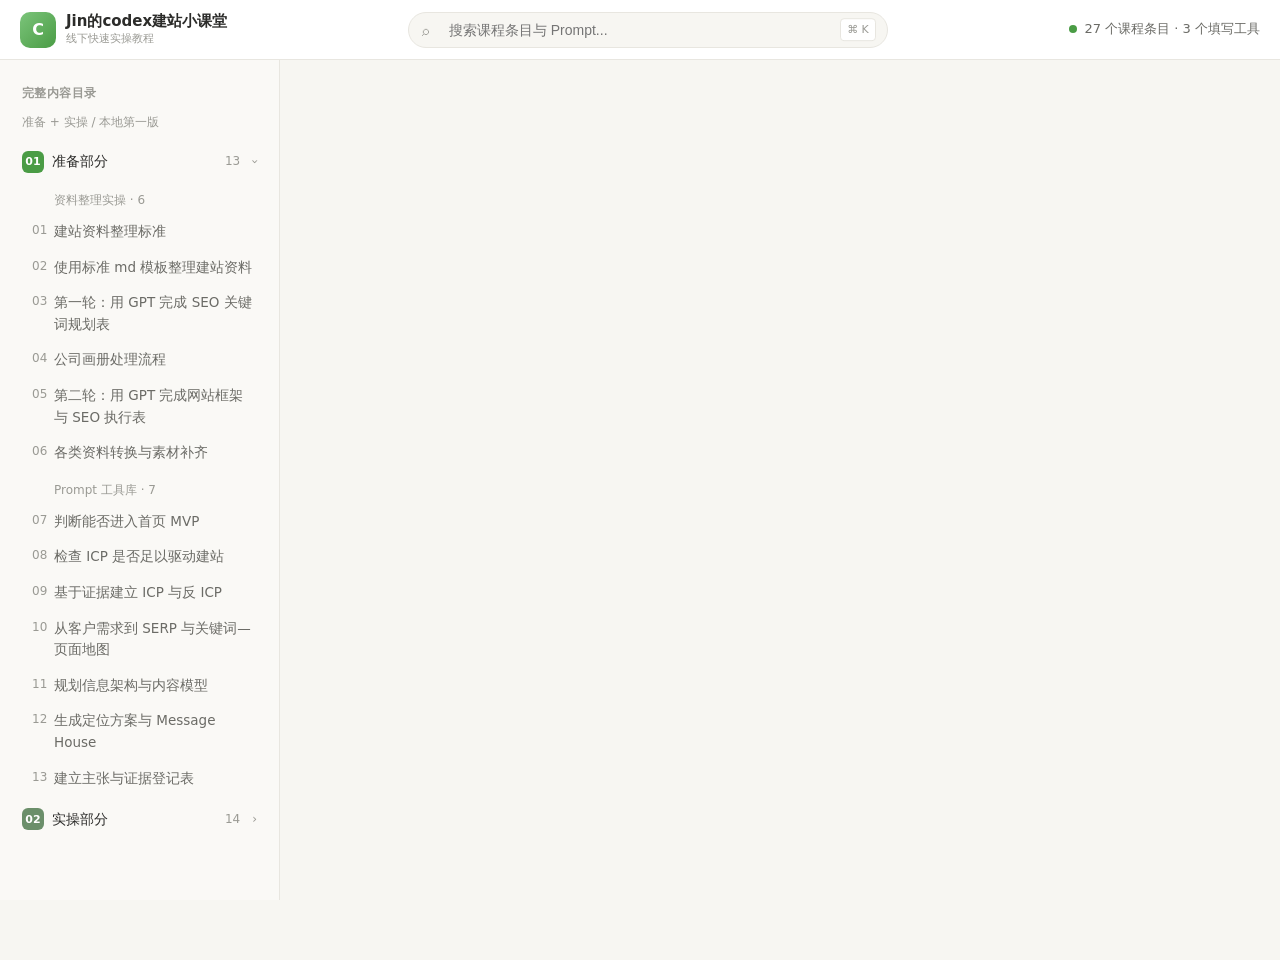
==== page-a.html @ cc85981b "Add page-a.html (27-nav sidebar, full forms, 8 templates)" ====
<!DOCTYPE html>
<html lang="zh-CN">
<head>
<meta charset="UTF-8" />
<meta name="viewport" content="width=device-width, initial-scale=1.0" />
<title>Jin的codex建站小课堂</title>
<meta name="description" content="Jin 的 Codex 建站线下快速实操教程，包含准备资料、可填写工具、Prompt 与完整建站流程。" />
<link rel="stylesheet" href="css/styles.css" />
<link rel="icon" href="data:image/svg+xml,<svg xmlns='http://www.w3.org/2000/svg' viewBox='0 0 100 100'><rect width='100' height='100' rx='22' fill='%234a9c45'/><text x='50' y='68' font-size='52' text-anchor='middle' fill='white' font-family='system-ui' font-weight='700'>C</text></svg>" />
</head>
<body>
<header class="header">
  <button class="menu-toggle" id="menuToggle" aria-label="菜单">☰</button>
  <a href="#" class="header-logo" data-page="home">
    <div class="logo-icon">C</div>
    <div class="logo-text">
      <span class="logo-title">Jin的codex建站小课堂</span>
      <span class="logo-sub">线下快速实操教程</span>
    </div>
  </a>
  <div class="header-search">
    <span class="search-icon">⌕</span>
    <input type="text" id="searchInput" placeholder="搜索课程条目与 Prompt..." readonly />
    <kbd class="kbd">⌘ K</kbd>
  </div>
  <div class="header-meta">
    <span class="dot"></span>
    <span>27 个课程条目 · 3 个填写工具</span>
  </div>
</header>
<div class="layout">
<aside class="sidebar" id="sidebar">
  <div class="sidebar-section-title">完整内容目录</div>
  <div class="path-note" style="font-size:12px;color:var(--text-muted);padding:4px 10px 10px;">准备 + 实操 / 本地第一版</div>
  <ul class="sidebar-nav">
    <li class="nav-group open" data-group="prep">
      <div class="nav-group-header">
        <span class="badge">01</span>
        <span>准备部分</span>
        <span class="count">13</span>
        <span class="chevron">›</span>
      </div>
      <ul class="nav-group-items">
        <li class="nav-subgroup-title">资料整理实操 · 6</li>
        <li><a class="nav-item" data-page="prep-01" href="#"><span class="num">01</span>建站资料整理标准</a></li>
        <li><a class="nav-item" data-page="prep-02" href="#"><span class="num">02</span>使用标准 md 模板整理建站资料</a></li>
        <li><a class="nav-item" data-page="prep-03" href="#"><span class="num">03</span>第一轮：用 GPT 完成 SEO 关键词规划表</a></li>
        <li><a class="nav-item" data-page="prep-04" href="#"><span class="num">04</span>公司画册处理流程</a></li>
        <li><a class="nav-item" data-page="prep-05" href="#"><span class="num">05</span>第二轮：用 GPT 完成网站框架与 SEO 执行表</a></li>
        <li><a class="nav-item" data-page="prep-06" href="#"><span class="num">06</span>各类资料转换与素材补齐</a></li>
        <li class="nav-subgroup-title">Prompt 工具库 · 7</li>
        <li><a class="nav-item" data-page="prep-07" href="#"><span class="num">07</span>判断能否进入首页 MVP</a></li>
        <li><a class="nav-item" data-page="prep-08" href="#"><span class="num">08</span>检查 ICP 是否足以驱动建站</a></li>
        <li><a class="nav-item" data-page="prep-09" href="#"><span class="num">09</span>基于证据建立 ICP 与反 ICP</a></li>
        <li><a class="nav-item" data-page="prep-10" href="#"><span class="num">10</span>从客户需求到 SERP 与关键词—页面地图</a></li>
        <li><a class="nav-item" data-page="prep-11" href="#"><span class="num">11</span>规划信息架构与内容模型</a></li>
        <li><a class="nav-item" data-page="prep-12" href="#"><span class="num">12</span>生成定位方案与 Message House</a></li>
        <li><a class="nav-item" data-page="prep-13" href="#"><span class="num">13</span>建立主张与证据登记表</a></li>
      </ul>
    </li>
    <li class="nav-group" data-group="practice">
      <div class="nav-group-header">
        <span class="badge" style="background:#6b8f6a">02</span>
        <span>实操部分</span>
        <span class="count">14</span>
        <span class="chevron">›</span>
      </div>
      <ul class="nav-group-items">
        <li class="nav-subgroup-title">架构与体验基础 · 3</li>
        <li><a class="nav-item" data-page="prac-01" href="#"><span class="num">01</span>开工资料确认</a></li>
        <li><a class="nav-item" data-page="prac-02" href="#"><span class="num">02</span>网站架构规划</a></li>
        <li><a class="nav-item" data-page="prac-03" href="#"><span class="num">03</span>视觉与体验定稿</a></li>
        <li class="nav-subgroup-title">页面实操流程 · 9</li>
        <li><a class="nav-item" data-page="prac-04" href="#"><span class="num">04</span>首页 MVP</a></li>
        <li><a class="nav-item" data-page="prac-05" href="#"><span class="num">05</span>全站导航与超级菜单</a></li>
        <li><a class="nav-item" data-page="prac-06" href="#"><span class="num">06</span>关于我们与信任内容</a></li>
        <li><a class="nav-item" data-page="prac-07" href="#"><span class="num">07</span>产品体系与产品单页</a></li>
        <li><a class="nav-item" data-page="prac-08" href="#"><span class="num">08</span>联系页面与询盘表单</a></li>
        <li><a class="nav-item" data-page="prac-09" href="#"><span class="num">09</span>应用场景页面</a></li>
        <li><a class="nav-item" data-page="prac-10" href="#"><span class="num">10</span>客户案例与项目页面</a></li>
        <li><a class="nav-item" data-page="prac-11" href="#"><span class="num">11</span>网站页面补齐</a></li>
        <li><a class="nav-item" data-page="prac-12" href="#"><span class="num">12</span>图片素材与功能完善</a></li>
        <li class="nav-subgroup-title">检查与本地交付 · 2</li>
        <li><a class="nav-item" data-page="prac-13" href="#"><span class="num">13</span>整站 SEO 与体验验收</a></li>
        <li><a class="nav-item" data-page="prac-14" href="#"><span class="num">14</span>修改、回档与本地交付</a></li>
      </ul>
    </li>
  </ul>
</aside>
<main class="main">
  <div class="content-panel" id="panel-home">
    <div class="breadcrumb">
      <a href="#" data-page="home">Jin的codex建站小课堂</a>
      <span>/</span><span>课前填写工作台</span>
    </div>
    <div class="section-tabs">
      <button class="section-tab active" data-section="prep">01 准备部分</button>
      <button class="section-tab" data-section="practice">02 实操部分</button>
    </div>
    <div class="card">
      <div class="card-header">
        <div>
          <div class="card-label">课前填写工作台</div>
          <h2 class="card-title">3 份空白资料表 · 填完导出新 Excel</h2>
          <p class="card-desc">不提供来源文件，也不保留任何原公司或已填数据；仅提供明确标注的虚拟示例，学员填写区保持空白。内容自动保存在当前浏览器。</p>
        </div>
        <div class="save-badge" id="saveStatus"><span class="dot"></span><span>已启用本地保存</span></div>
      </div>
      <div class="tool-cards">
        <div class="tool-card active" data-tool="info"><div class="num">01</div><h4>外贸独立站信息填写表</h4><p>课前完成公司、产品、页面、视觉、联系方式与素材资料整理。</p></div>
        <div class="tool-card" data-tool="seo"><div class="num">02</div><h4>SEO 关键词规划表</h4><p>从种子词、分组到关键词—页面映射。</p></div>
        <div class="tool-card" data-tool="framework"><div class="num">03</div><h4>网站框架与 SEO 执行表</h4><p>页面清单、Title/Description、导航与风险页。</p></div>
      </div>
<div class="form-area form-panel active" id="form-info">
  <div class="form-toolbar">
    <div class="form-toolbar-left"><h3>外贸独立站信息填写表</h3><div class="status">当前为空白表，可直接开始填写</div></div>
    <div class="form-toolbar-right">
      <button class="btn" id="btnCopyMd">复制为 Markdown</button>
      <button class="btn btn-primary" id="btnExportXlsx">XLSX 导出新 Excel</button>
      <button class="btn btn-danger" id="btnClear">清空</button>
    </div>
  </div>
  <div class="form-tabs" id="infoTabs">
    <button class="form-tab active" data-tab="company">01 公司基础信息</button>
    <button class="form-tab" data-tab="goals">02 网站目标</button>
    <button class="form-tab" data-tab="products">03 产品信息</button>
    <button class="form-tab" data-tab="homepage">04 首页模块</button>
    <button class="form-tab" data-tab="structure">05 页面结构</button>
    <button class="form-tab" data-tab="visual">06 视觉风格</button>
    <button class="form-tab" data-tab="contact">07 联系方式与表单</button>
    <button class="form-tab" data-tab="assets">08 AI 素材需求</button>
    <button class="form-tab" data-tab="upload">09 上传资料清单</button>
    <button class="form-tab" data-tab="codex">10 Codex 项目说明</button>
  </div>
  <div class="form-tab-panel active" data-tab-panel="company">
    <div class="form-section-title">公司基础信息</div>
    <div class="example-box"><strong>虚拟示例说明</strong> 统一使用虚构企业 Northstar；请在空白区填写自己的资料。</div>
    <div class="field-grid">
      <div class="field"><label class="field-label">公司英文名称 <span class="req">必填</span></label><input type="text" data-key="company_en" placeholder="Northstar Components Ltd." /></div>
      <div class="field"><label class="field-label">公司中文名称</label><input type="text" data-key="company_zh" placeholder="北辰零部件有限公司" /></div>
      <div class="field"><label class="field-label">品牌名称 <span class="req">必填</span></label><input type="text" data-key="brand" placeholder="Northstar" /></div>
      <div class="field"><label class="field-label">成立年份</label><input type="text" data-key="founded" placeholder="2012" /></div>
      <div class="field full"><label class="field-label">一句话公司定位</label><textarea data-key="tagline" rows="2"></textarea></div>
      <div class="field full"><label class="field-label">公司简介（可公开）</label><textarea data-key="about" rows="3"></textarea></div>
      <div class="field"><label class="field-label">总部 / 工厂位置</label><input type="text" data-key="hq" /></div>
      <div class="field"><label class="field-label">主要市场</label><input type="text" data-key="markets" placeholder="北美 / 欧洲" /></div>
    </div>
  </div>
  <div class="form-tab-panel" data-tab-panel="goals">
    <div class="form-section-title">网站目标</div>
    <div class="field-grid">
      <div class="field full"><label class="field-label">主转化事件 <span class="req">必填</span></label><input type="text" data-key="main_cta" /></div>
      <div class="field full"><label class="field-label">次要转化</label><input type="text" data-key="secondary_cta" /></div>
      <div class="field full"><label class="field-label">ICP 一句话 <span class="req">必填</span></label><textarea data-key="icp" rows="3"></textarea></div>
      <div class="field full"><label class="field-label">反 ICP</label><textarea data-key="anti_icp" rows="3"></textarea></div>
      <div class="field full"><label class="field-label">购买角色 / 委员会</label><textarea data-key="buyers" rows="2"></textarea></div>
      <div class="field full"><label class="field-label">触发事件</label><textarea data-key="triggers" rows="2"></textarea></div>
    </div>
  </div>
  <div class="form-tab-panel" data-tab-panel="products">
    <div class="form-section-title">产品信息</div>
    <div class="field-grid">
      <div class="field full"><label class="field-label">主推产品 / 系列 <span class="req">必填</span></label><textarea data-key="products" rows="4"></textarea></div>
      <div class="field full"><label class="field-label">核心卖点 / 差异化</label><textarea data-key="usps" rows="3"></textarea></div>
      <div class="field full"><label class="field-label">关键参数与认证（有证据）</label><textarea data-key="specs" rows="3"></textarea></div>
      <div class="field"><label class="field-label">是否有产品手册</label><input type="text" data-key="has_catalog" /></div>
      <div class="field"><label class="field-label">产品图是否齐全</label><input type="text" data-key="has_images" /></div>
    </div>
  </div>
  <div class="form-tab-panel" data-tab-panel="homepage">
    <div class="form-section-title">首页模块</div>
    <div class="field-grid">
      <div class="field full"><label class="field-label">Hero 主标题 <span class="req">必填</span></label><input type="text" data-key="hero_title" /></div>
      <div class="field full"><label class="field-label">Hero 副文案</label><textarea data-key="hero_sub" rows="2"></textarea></div>
      <div class="field"><label class="field-label">主 CTA 按钮文案</label><input type="text" data-key="hero_cta" /></div>
      <div class="field full"><label class="field-label">首页模块顺序</label><textarea data-key="home_modules" rows="2"></textarea></div>
      <div class="field full"><label class="field-label">首页禁止出现的内容</label><textarea data-key="home_forbid" rows="2"></textarea></div>
    </div>
  </div>
  <div class="form-tab-panel" data-tab-panel="structure">
    <div class="form-section-title">页面结构</div>
    <div class="field-grid">
      <div class="field full"><label class="field-label">页面清单（路径 + 名称） <span class="req">必填</span></label><textarea data-key="pages" rows="4"></textarea></div>
      <div class="field full"><label class="field-label">二期页面</label><textarea data-key="pages_future" rows="2"></textarea></div>
      <div class="field full"><label class="field-label">导航备注</label><textarea data-key="nav_notes" rows="2"></textarea></div>
    </div>
  </div>
  <div class="form-tab-panel" data-tab-panel="visual">
    <div class="form-section-title">视觉风格</div>
    <div class="field-grid">
      <div class="field"><label class="field-label">主色</label><input type="text" data-key="color_primary" placeholder="#0B3D2E" /></div>
      <div class="field"><label class="field-label">强调色</label><input type="text" data-key="color_accent" /></div>
      <div class="field"><label class="field-label">风格关键词</label><input type="text" data-key="style_keywords" /></div>
      <div class="field"><label class="field-label">避免风格</label><input type="text" data-key="style_avoid" /></div>
      <div class="field full"><label class="field-label">参考网站（仅学结构）</label><textarea data-key="ref_sites" rows="2"></textarea></div>
    </div>
  </div>
  <div class="form-tab-panel" data-tab-panel="contact">
    <div class="form-section-title">联系方式与表单</div>
    <div class="field-grid">
      <div class="field"><label class="field-label">邮箱 <span class="req">必填</span></label><input type="text" data-key="email" /></div>
      <div class="field"><label class="field-label">电话 / WhatsApp</label><input type="text" data-key="phone" /></div>
      <div class="field full"><label class="field-label">地址</label><input type="text" data-key="address" /></div>
      <div class="field full"><label class="field-label">表单字段</label><textarea data-key="form_fields" rows="2"></textarea></div>
      <div class="field"><label class="field-label">表单提交方式</label><input type="text" data-key="form_action" /></div>
    </div>
  </div>
  <div class="form-tab-panel" data-tab-panel="assets">
    <div class="form-section-title">AI 素材需求</div>
    <div class="field-grid">
      <div class="field full"><label class="field-label">需生成/拍摄的图片</label><textarea data-key="ai_images" rows="3"></textarea></div>
      <div class="field full"><label class="field-label">禁止使用的素材</label><textarea data-key="ai_forbid" rows="2"></textarea></div>
    </div>
  </div>
  <div class="form-tab-panel" data-tab-panel="upload">
    <div class="form-section-title">上传资料清单</div>
    <div class="field-grid">
      <div class="field full"><label class="field-label">已提供资料</label><textarea data-key="upload_list" rows="3"></textarea></div>
      <div class="field full"><label class="field-label">仍缺失资料</label><textarea data-key="missing_list" rows="3"></textarea></div>
    </div>
  </div>
  <div class="form-tab-panel" data-tab-panel="codex">
    <div class="form-section-title">Codex 项目说明</div>
    <div class="field-grid">
      <div class="field full"><label class="field-label">本轮目标 <span class="req">必填</span></label><textarea data-key="codex_goal" rows="2"></textarea></div>
      <div class="field full"><label class="field-label">范围与不做事项</label><textarea data-key="codex_scope" rows="2"></textarea></div>
      <div class="field full"><label class="field-label">交付物</label><textarea data-key="codex_deliverables" rows="2"></textarea></div>
      <div class="field full"><label class="field-label">验收标准</label><textarea data-key="codex_accept" rows="2"></textarea></div>
    </div>
  </div>
</div>
<div class="form-area form-panel" id="form-seo">
  <div class="form-toolbar">
    <div class="form-toolbar-left"><h3>SEO 关键词规划表</h3></div>
    <div class="form-toolbar-right">
      <button class="btn" data-action="copy-seo">复制 Markdown</button>
      <button class="btn btn-primary" data-action="export-seo">导出 Excel</button>
      <button class="btn btn-danger" data-action="clear-seo">清空</button>
    </div>
  </div>
  <div class="field-grid">
    <div class="field full"><label class="field-label">种子关键词</label><textarea data-key="seo_seeds" rows="4"></textarea></div>
    <div class="field full"><label class="field-label">主题分组</label><textarea data-key="seo_groups" rows="3"></textarea></div>
    <div class="field full"><label class="field-label">页面映射</label><textarea data-key="seo_mapping" rows="4"></textarea></div>
    <div class="field full"><label class="field-label">竞品 / SERP 笔记</label><textarea data-key="seo_competitors" rows="3"></textarea></div>
    <div class="field full"><label class="field-label">备注</label><textarea data-key="seo_notes" rows="2"></textarea></div>
  </div>
</div>
<div class="form-area form-panel" id="form-framework">
  <div class="form-toolbar">
    <div class="form-toolbar-left"><h3>网站框架与 SEO 执行表</h3></div>
    <div class="form-toolbar-right">
      <button class="btn" data-action="copy-fw">复制 Markdown</button>
      <button class="btn btn-primary" data-action="export-fw">导出 Excel</button>
      <button class="btn btn-danger" data-action="clear-fw">清空</button>
    </div>
  </div>
  <div class="field-grid">
    <div class="field full"><label class="field-label">页面清单</label><textarea data-key="fw_pages" rows="4"></textarea></div>
    <div class="field full"><label class="field-label">Title / Description 草稿</label><textarea data-key="fw_meta" rows="4"></textarea></div>
    <div class="field full"><label class="field-label">导航结构</label><textarea data-key="fw_nav" rows="3"></textarea></div>
    <div class="field full"><label class="field-label">风险页 / 需证据页</label><textarea data-key="fw_risks" rows="2"></textarea></div>
  </div>
</div>
    </div>
<div class="card">
  <div class="card-label">学员资料</div>
  <h2 class="card-title" style="font-size:18px;">8 个 Markdown 模板</h2>
  <p style="margin:8px 0 12px;"><a class="btn btn-primary" href="templates/Codex建站资料模板.zip" download>ZIP 下载全部</a></p>
  <div class="template-grid">
    <a class="template-item" href="templates/00-先看这个-资料逻辑.md" download><span class="t-num">01</span><div><h4>资料包逻辑</h4><p>三个使用阶段</p></div></a>
    <a class="template-item" href="templates/01-首页MVP必填.md" download><span class="t-num">02</span><div><h4>首页 MVP 必填</h4><p>核心信息</p></div></a>
    <a class="template-item" href="templates/02-禁写规则必填.md" download><span class="t-num">03</span><div><h4>禁写规则必填</h4><p>防止乱写乱猜</p></div></a>
    <a class="template-item" href="templates/03-首页优化可选.md" download><span class="t-num">04</span><div><h4>首页优化可选</h4><p>补充资料</p></div></a>
    <a class="template-item" href="templates/04-整站扩展可选.md" download><span class="t-num">05</span><div><h4>整站扩展可选</h4><p>扩展完整站</p></div></a>
    <a class="template-item" href="templates/05-附件怎么放.md" download><span class="t-num">06</span><div><h4>附件怎么放</h4><p>目录与命名</p></div></a>
    <a class="template-item" href="templates/06-给Codex的执行说明.md" download><span class="t-num">07</span><div><h4>给 Codex 的执行说明</h4><p>任务与交付</p></div></a>
    <a class="template-item" href="templates/SEO关键词种子表.md" download><span class="t-num">08</span><div><h4>SEO 关键词种子表</h4><p>产品与市场种子</p></div></a>
  </div>
</div>
  </div>
---- css/styles.css ----
/* ===== Jin的codex建站小课堂 - 样式 ===== */
:root {
  --bg: #f7f6f2;
  --bg-card: #ffffff;
  --bg-sidebar: #faf9f6;
  --bg-hover: #f0f7ef;
  --bg-active: #e8f5e6;
  --border: #e8e6e0;
  --border-light: #f0eee8;
  --text: #2c2c2a;
  --text-secondary: #6b6b66;
  --text-muted: #9a9a94;
  --primary: #4a9c45;
  --primary-light: #6bb86a;
  --primary-bg: #e8f5e6;
  --primary-border: #c5e4c3;
  --accent: #f5f0e6;
  --accent-border: #e8dfc8;
  --warning-bg: #fef9ef;
  --warning-border: #f0e0b8;
  --danger: #d64545;
  --radius: 12px;
  --radius-sm: 8px;
  --radius-xs: 6px;
  --shadow: 0 1px 3px rgba(0,0,0,0.04);
  --shadow-md: 0 4px 12px rgba(0,0,0,0.06);
  --font: "Inter", "PingFang SC", "Microsoft YaHei", system-ui, -apple-system, sans-serif;
  --sidebar-width: 280px;
  --header-height: 60px;
}

*, *::before, *::after {
  box-sizing: border-box;
  margin: 0;
  padding: 0;
}

html {
  font-size: 15px;
  scroll-behavior: smooth;
}

body {
  font-family: var(--font);
  background: var(--bg);
  color: var(--text);
  line-height: 1.6;
  min-height: 100vh;
  overflow-x: hidden;
}

/* ===== Header ===== */
.header {
  position: fixed;
  top: 0;
  left: 0;
  right: 0;
  height: var(--header-height);
  background: var(--bg-card);
  border-bottom: 1px solid var(--border);
  display: flex;
  align-items: center;
  padding: 0 20px;
  z-index: 100;
  gap: 16px;
}

.header-logo {
  display: flex;
  align-items: center;
  gap: 10px;
  flex-shrink: 0;
  text-decoration: none;
  color: inherit;
}

.logo-icon {
  width: 36px;
  height: 36px;
  background: linear-gradient(135deg, #7bc47a, #4a9c45);
  border-radius: 10px;
  display: flex;
  align-items: center;
  justify-content: center;
  color: white;
  font-weight: 700;
  font-size: 16px;
}

.logo-text {
  display: flex;
  flex-direction: column;
}

.logo-title {
  font-weight: 600;
  font-size: 15px;
  line-height: 1.2;
}

.logo-sub {
  font-size: 11px;
  color: var(--text-muted);
}

.header-search {
  flex: 1;
  max-width: 480px;
  margin: 0 auto;
  position: relative;
}

.header-search input {
  width: 100%;
  padding: 9px 16px 9px 40px;
  border: 1px solid var(--border);
  border-radius: 999px;
  background: var(--bg);
  font-size: 14px;
  color: var(--text);
  outline: none;
  transition: border-color 0.2s, box-shadow 0.2s;
}

.header-search input:focus {
  border-color: var(--primary-light);
  box-shadow: 0 0 0 3px rgba(74, 156, 69, 0.12);
}

.header-search .search-icon {
  position: absolute;
  left: 14px;
  top: 50%;
  transform: translateY(-50%);
  color: var(--text-muted);
  font-size: 14px;
}

.header-search .kbd {
  position: absolute;
  right: 12px;
  top: 50%;
  transform: translateY(-50%);
  background: var(--bg-card);
  border: 1px solid var(--border);
  border-radius: 4px;
  padding: 2px 6px;
  font-size: 11px;
  color: var(--text-muted);
  font-family: inherit;
}

.header-meta {
  display: flex;
  align-items: center;
  gap: 8px;
  font-size: 13px;
  color: var(--text-secondary);
  flex-shrink: 0;
}

.header-meta .dot {
  width: 8px;
  height: 8px;
  background: var(--primary);
  border-radius: 50%;
}

/* ===== Layout ===== */
.layout {
  display: flex;
  margin-top: var(--header-height);
  min-height: calc(100vh - var(--header-height));
}

/* ===== Sidebar ===== */
.sidebar {
  width: var(--sidebar-width);
  background: var(--bg-sidebar);
  border-right: 1px solid var(--border);
  position: fixed;
  top: var(--header-height);
  bottom: 0;
  left: 0;
  overflow-y: auto;
  padding: 16px 12px;
  z-index: 50;
}

.sidebar-section-title {
  font-size: 12px;
  font-weight: 600;
  color: var(--text-muted);
  text-transform: uppercase;
  letter-spacing: 0.04em;
  padding: 8px 10px 6px;
}

.sidebar-nav {
  list-style: none;
}

.nav-group {
  margin-bottom: 4px;
}

.nav-group-header {
  display: flex;
  align-items: center;
  gap: 8px;
  padding: 8px 10px;
  border-radius: var(--radius-sm);
  cursor: pointer;
  font-weight: 500;
  font-size: 14px;
  color: var(--text);
  transition: background 0.15s;
  user-select: none;
}

.nav-group-header:hover {
  background: var(--bg-hover);
}

.nav-group-header .badge {
  background: var(--primary);
  color: white;
  font-size: 11px;
  font-weight: 600;
  width: 22px;
  height: 22px;
  border-radius: 6px;
  display: flex;
  align-items: center;
  justify-content: center;
  flex-shrink: 0;
}

.nav-group-header .count {
  margin-left: auto;
  font-size: 12px;
  color: var(--text-muted);
  font-weight: 400;
}

.nav-group-header .chevron {
  margin-left: 4px;
  font-size: 12px;
  color: var(--text-muted);
  transition: transform 0.2s;
}

.nav-group.open .chevron {
  transform: rotate(90deg);
}

.nav-group-items {
  list-style: none;
  padding-left: 12px;
  max-height: 0;
  overflow: hidden;
  transition: max-height 0.3s ease;
}

.nav-group.open .nav-group-items {
  max-height: 800px;
}

.nav-item {
  display: block;
  padding: 7px 12px 7px 30px;
  border-radius: var(--radius-xs);
  font-size: 13.5px;
  color: var(--text-secondary);
  text-decoration: none;
  cursor: pointer;
  transition: background 0.15s, color 0.15s;
  position: relative;
}

.nav-item:hover {
  background: var(--bg-hover);
  color: var(--text);
}

.nav-item.active {
  background: var(--bg-active);
  color: var(--primary);
  font-weight: 500;
}

.nav-item .num {
  position: absolute;
  left: 8px;
  font-size: 12px;
  color: var(--text-muted);
  font-weight: 500;
}

.nav-subgroup-title {
  font-size: 12px;
  color: var(--text-muted);
  padding: 10px 12px 4px 30px;
  font-weight: 500;
}

/* ===== Main Content ===== */
.main {
  flex: 1;
  margin-left: var(--sidebar-width);
  padding: 28px 36px 60px;
  max-width: 960px;
}

.breadcrumb {
  font-size: 13px;
  color: var(--text-muted);
  margin-bottom: 16px;
  display: flex;
  align-items: center;
  gap: 6px;
}

.breadcrumb a {
  color: var(--text-secondary);
  text-decoration: none;
}

.breadcrumb a:hover {
  color: var(--primary);
}

.section-tabs {
  display: flex;
  gap: 8px;
  margin-bottom: 24px;
}

.section-tab {
  padding: 8px 18px;
  border-radius: 999px;
  font-size: 14px;
  font-weight: 500;
  border: none;
  cursor: pointer;
  background: var(--bg-card);
  color: var(--text-secondary);
  border: 1px solid var(--border);
  transition: all 0.15s;
}

.section-tab:hover {
  background: var(--bg-hover);
}

.section-tab.active {
  background: var(--primary);
  color: white;
  border-color: var(--primary);
}

/* ===== Cards ===== */
.card {
  background: var(--bg-card);
  border: 1px solid var(--border);
  border-radius: var(--radius);
  padding: 24px;
  margin-bottom: 20px;
  box-shadow: var(--shadow);
}

.card-header {
  display: flex;
  align-items: flex-start;
  justify-content: space-between;
  margin-bottom: 12px;
}

.card-label {
  font-size: 12px;
  font-weight: 600;
  color: var(--primary);
  text-transform: uppercase;
  letter-spacing: 0.03em;
  margin-bottom: 4px;
}

.card-title {
  font-size: 20px;
  font-weight: 600;
  line-height: 1.3;
}

.card-desc {
  font-size: 14px;
  color: var(--text-secondary);
  margin-top: 6px;
  line-height: 1.55;
}

.save-badge {
  display: inline-flex;
  align-items: center;
  gap: 6px;
  font-size: 12px;
  color: var(--primary);
  background: var(--primary-bg);
  padding: 4px 10px;
  border-radius: 999px;
  white-space: nowrap;
}

.save-badge .dot {
  width: 6px;
  height: 6px;
  background: var(--primary);
  border-radius: 50%;
}

/* ===== Tool Cards Grid ===== */
.tool-cards {
  display: grid;
  grid-template-columns: repeat(3, 1fr);
  gap: 12px;
  margin: 20px 0;
}

.tool-card {
  border: 1.5px solid var(--border);
  border-radius: var(--radius-sm);
  padding: 16px;
  cursor: pointer;
  transition: all 0.15s;
  background: var(--bg-card);
}

.tool-card:hover {
  border-color: var(--primary-border);
  background: var(--bg-hover);
}

.tool-card.active {
  border-color: var(--primary);
  background: var(--primary-bg);
  box-shadow: 0 0 0 1px var(--primary);
}

.tool-card .num {
  display: inline-flex;
  width: 24px;
  height: 24px;
  background: var(--primary-bg);
  color: var(--primary);
  border-radius: 6px;
  align-items: center;
  justify-content: center;
  font-size: 12px;
  font-weight: 700;
  margin-bottom: 8px;
}

.tool-card.active .num {
  background: var(--primary);
  color: white;
}

.tool-card h4 {
  font-size: 14px;
  font-weight: 600;
  margin-bottom: 4px;
}

.tool-card p {
  font-size: 12.5px;
  color: var(--text-secondary);
  line-height: 1.45;
}

/* ===== Form Area ===== */
.form-area {
  margin-top: 8px;
}

.form-toolbar {
  display: flex;
  align-items: center;
  justify-content: space-between;
  margin-bottom: 16px;
  flex-wrap: wrap;
  gap: 10px;
}

.form-toolbar-left h3 {
  font-size: 16px;
  font-weight: 600;
}

.form-toolbar-left .status {
  font-size: 13px;
  color: var(--text-muted);
  margin-top: 2px;
}

.form-toolbar-right {
  display: flex;
  gap: 8px;
}

.btn {
  display: inline-flex;
  align-items: center;
  gap: 6px;
  padding: 7px 14px;
  border-radius: var(--radius-xs);
  font-size: 13px;
  font-weight: 500;
  border: 1px solid var(--border);
  background: var(--bg-card);
  color: var(--text);
  cursor: pointer;
  transition: all 0.15s;
  font-family: inherit;
}

.btn:hover {
  background: var(--bg-hover);
}

.btn-primary {
  background: var(--primary);
  color: white;
  border-color: var(--primary);
}

.btn-primary:hover {
  background: var(--primary-light);
}

.btn-danger {
  color: var(--danger);
  border-color: transparent;
  background: transparent;
}

.btn-danger:hover {
  background: #fef2f2;
}

/* Form Tabs */
.form-tabs {
  display: flex;
  gap: 4px;
  overflow-x: auto;
  padding-bottom: 12px;
  border-bottom: 1px solid var(--border);
  margin-bottom: 20px;
  scrollbar-width: none;
}

.form-tabs::-webkit-scrollbar {
  display: none;
}

.form-tab {
  padding: 6px 14px;
  border-radius: 999px;
  font-size: 13px;
  white-space: nowrap;
  border: none;
  background: transparent;
  color: var(--text-secondary);
  cursor: pointer;
  transition: all 0.15s;
  font-family: inherit;
}

.form-tab:hover {
  background: var(--bg-hover);
  color: var(--text);
}

.form-tab.active {
  background: var(--primary-bg);
  color: var(--primary);
  font-weight: 500;
}

/* Form Fields */
.form-section-title {
  font-size: 16px;
  font-weight: 600;
  margin-bottom: 4px;
}

.form-section-hint {
  font-size: 13px;
  color: var(--text-muted);
  margin-bottom: 16px;
}

.example-box {
  background: var(--warning-bg);
  border: 1px solid var(--warning-border);
  border-radius: var(--radius-sm);
  padding: 10px 14px;
  font-size: 13px;
  color: var(--text-secondary);
  margin-bottom: 20px;
  line-height: 1.5;
}

.example-box strong {
  color: var(--text);
}

.field-grid {
  display: grid;
  grid-template-columns: 1fr 1fr;
  gap: 16px;
}

.field {
  display: flex;
  flex-direction: column;
  gap: 6px;
}

.field.full {
  grid-column: 1 / -1;
}

.field-label {
  display: flex;
  align-items: center;
  gap: 8px;
  font-size: 13.5px;
  font-weight: 500;
}

.field-label .req {
  font-size: 11px;
  background: #fef2f2;
  color: var(--danger);
  padding: 1px 6px;
  border-radius: 4px;
  font-weight: 500;
}

.field input,
.field textarea,
.field select {
  padding: 10px 12px;
  border: 1px solid var(--border);
  border-radius: var(--radius-xs);
  font-size: 14px;
  font-family: inherit;
  color: var(--text);
  background: var(--bg-card);
  outline: none;
  transition: border-color 0.15s, box-shadow 0.15s;
  width: 100%;
}

.field input:focus,
.field textarea:focus,
.field select:focus {
  border-color: var(--primary-light);
  box-shadow: 0 0 0 3px rgba(74, 156, 69, 0.1);
}

.field textarea {
  min-height: 80px;
  resize: vertical;
}

.field-example {
  font-size: 12.5px;
  color: var(--text-muted);
  background: var(--bg);
  padding: 6px 10px;
  border-radius: var(--radius-xs);
  line-height: 1.4;
}

.field-hint {
  font-size: 12px;
  color: var(--text-muted);
}

/* ===== Lesson Content ===== */
.lesson-content h1 {
  font-size: 24px;
  font-weight: 700;
  margin-bottom: 8px;
}

.lesson-meta {
  font-size: 13px;
  color: var(--text-muted);
  margin-bottom: 24px;
  display: flex;
  gap: 12px;
  align-items: center;
}

.lesson-content h2 {
  font-size: 18px;
  font-weight: 600;
  margin: 28px 0 12px;
  padding-top: 8px;
}

.lesson-content h3 {
  font-size: 15px;
  font-weight: 600;
  margin: 20px 0 8px;
}

.lesson-content p {
  margin-bottom: 12px;
  color: var(--text-secondary);
  line-height: 1.7;
}

.lesson-content ul, .lesson-content ol {
  margin: 0 0 16px 20px;
  color: var(--text-secondary);
}

.lesson-content li {
  margin-bottom: 6px;
  line-height: 1.6;
}

.lesson-content code {
  background: var(--bg);
  padding: 2px 6px;
  border-radius: 4px;
  font-size: 13px;
  font-family: "SF Mono", "Fira Code", monospace;
}

.prompt-block {
  background: #1e1e1e;
  color: #e0e0e0;
  border-radius: var(--radius-sm);
  padding: 16px 18px;
  margin: 12px 0 20px;
  position: relative;
  font-family: "SF Mono", "Fira Code", Consolas, monospace;
  font-size: 13px;
  line-height: 1.6;
  overflow-x: auto;
  white-space: pre-wrap;
}

.prompt-block .copy-btn {
  position: absolute;
  top: 10px;
  right: 10px;
  background: rgba(255,255,255,0.1);
  border: none;
  color: #ccc;
  padding: 4px 10px;
  border-radius: 4px;
  font-size: 12px;
  cursor: pointer;
  font-family: inherit;
}

.prompt-block .copy-btn:hover {
  background: rgba(255,255,255,0.2);
  color: white;
}

.accept-gate {
  background: var(--primary-bg);
  border: 1px solid var(--primary-border);
  border-radius: var(--radius-sm);
  padding: 16px 18px;
  margin: 24px 0;
}

.accept-gate h3 {
  color: var(--primary);
  margin: 0 0 8px;
  font-size: 14px;
}

.accept-gate p {
  margin: 0;
  font-size: 14px;
  color: var(--text-secondary);
}

.next-lesson {
  display: flex;
  align-items: center;
  justify-content: space-between;
  margin-top: 32px;
  padding-top: 20px;
  border-top: 1px solid var(--border);
}

.next-lesson a {
  color: var(--primary);
  text-decoration: none;
  font-weight: 500;
  font-size: 14px;
}

.next-lesson a:hover {
  text-decoration: underline;
}

/* ===== Templates Section ===== */
.template-grid {
  display: grid;
  grid-template-columns: 1fr 1fr;
  gap: 10px;
  margin-top: 16px;
}

.template-item {
  display: flex;
  align-items: flex-start;
  gap: 12px;
  padding: 14px;
  border: 1px solid var(--border);
  border-radius: var(--radius-sm);
  text-decoration: none;
  color: inherit;
  transition: all 0.15s;
  background: var(--bg-card);
}

.template-item:hover {
  border-color: var(--primary-border);
  background: var(--bg-hover);
}

.template-item .t-num {
  width: 28px;
  height: 28px;
  background: var(--primary-bg);
  color: var(--primary);
  border-radius: 6px;
  display: flex;
  align-items: center;
  justify-content: center;
  font-size: 12px;
  font-weight: 700;
  flex-shrink: 0;
}

.template-item h4 {
  font-size: 13.5px;
  font-weight: 600;
  margin-bottom: 2px;
}

.template-item p {
  font-size: 12px;
  color: var(--text-muted);
  line-height: 1.4;
}

/* ===== Tree / Code block ===== */
.code-tree {
  background: var(--bg);
  border: 1px solid var(--border);
  border-radius: var(--radius-sm);
  padding: 16px 18px;
  font-family: "SF Mono", "Fira Code", monospace;
  font-size: 13px;
  line-height: 1.55;
  overflow-x: auto;
  white-space: pre;
  color: var(--text-secondary);
  margin: 12px 0;
  position: relative;
}

.code-tree .copy-btn {
  position: absolute;
  top: 8px;
  right: 8px;
}

/* ===== Search Modal ===== */
.search-overlay {
  position: fixed;
  inset: 0;
  background: rgba(0,0,0,0.3);
  z-index: 200;
  display: none;
  align-items: flex-start;
  justify-content: center;
  padding-top: 12vh;
}

.search-overlay.open {
  display: flex;
}

.search-modal {
  background: var(--bg-card);
  border-radius: var(--radius);
  width: 100%;
  max-width: 560px;
  box-shadow: var(--shadow-md);
  overflow: hidden;
}

.search-modal input {
  width: 100%;
  padding: 16px 20px;
  border: none;
  border-bottom: 1px solid var(--border);
  font-size: 16px;
  outline: none;
  font-family: inherit;
}

.search-results {
  max-height: 360px;
  overflow-y: auto;
  padding: 8px;
}

.search-result-item {
  padding: 10px 14px;
  border-radius: var(--radius-xs);
  cursor: pointer;
  font-size: 14px;
}

.search-result-item:hover,
.search-result-item.active {
  background: var(--bg-active);
}

.search-result-item .path {
  font-size: 12px;
  color: var(--text-muted);
  margin-top: 2px;
}

/* ===== Toast ===== */
.toast {
  position: fixed;
  bottom: 28px;
  left: 50%;
  transform: translateX(-50%) translateY(80px);
  background: #1e1e1e;
  color: white;
  padding: 10px 20px;
  border-radius: 999px;
  font-size: 14px;
  z-index: 300;
  opacity: 0;
  transition: all 0.3s ease;
  pointer-events: none;
}

.toast.show {
  transform: translateX(-50%) translateY(0);
  opacity: 1;
}

/* ===== Responsive ===== */
@media (max-width: 900px) {
  .sidebar {
    transform: translateX(-100%);
    transition: transform 0.25s ease;
  }
  .sidebar.open {
    transform: translateX(0);
  }
  .main {
    margin-left: 0;
    padding: 20px 16px 40px;
  }
  .tool-cards {
    grid-template-columns: 1fr;
  }
  .field-grid {
    grid-template-columns: 1fr;
  }
  .template-grid {
    grid-template-columns: 1fr;
  }
  .header-search {
    display: none;
  }
  .menu-toggle {
    display: flex !important;
  }
}

.menu-toggle {
  display: none;
  width: 36px;
  height: 36px;
  border: 1px solid var(--border);
  border-radius: 8px;
  background: var(--bg-card);
  align-items: center;
  justify-content: center;
  cursor: pointer;
  font-size: 18px;
}

/* Content panels */
.content-panel {
  display: none;
}

.content-panel.active {
  display: block;
}

.form-panel {
  display: none;
}

.form-panel.active {
  display: block;
}

.form-tab-panel {
  display: none;
}

.form-tab-panel.active {
  display: block;
}
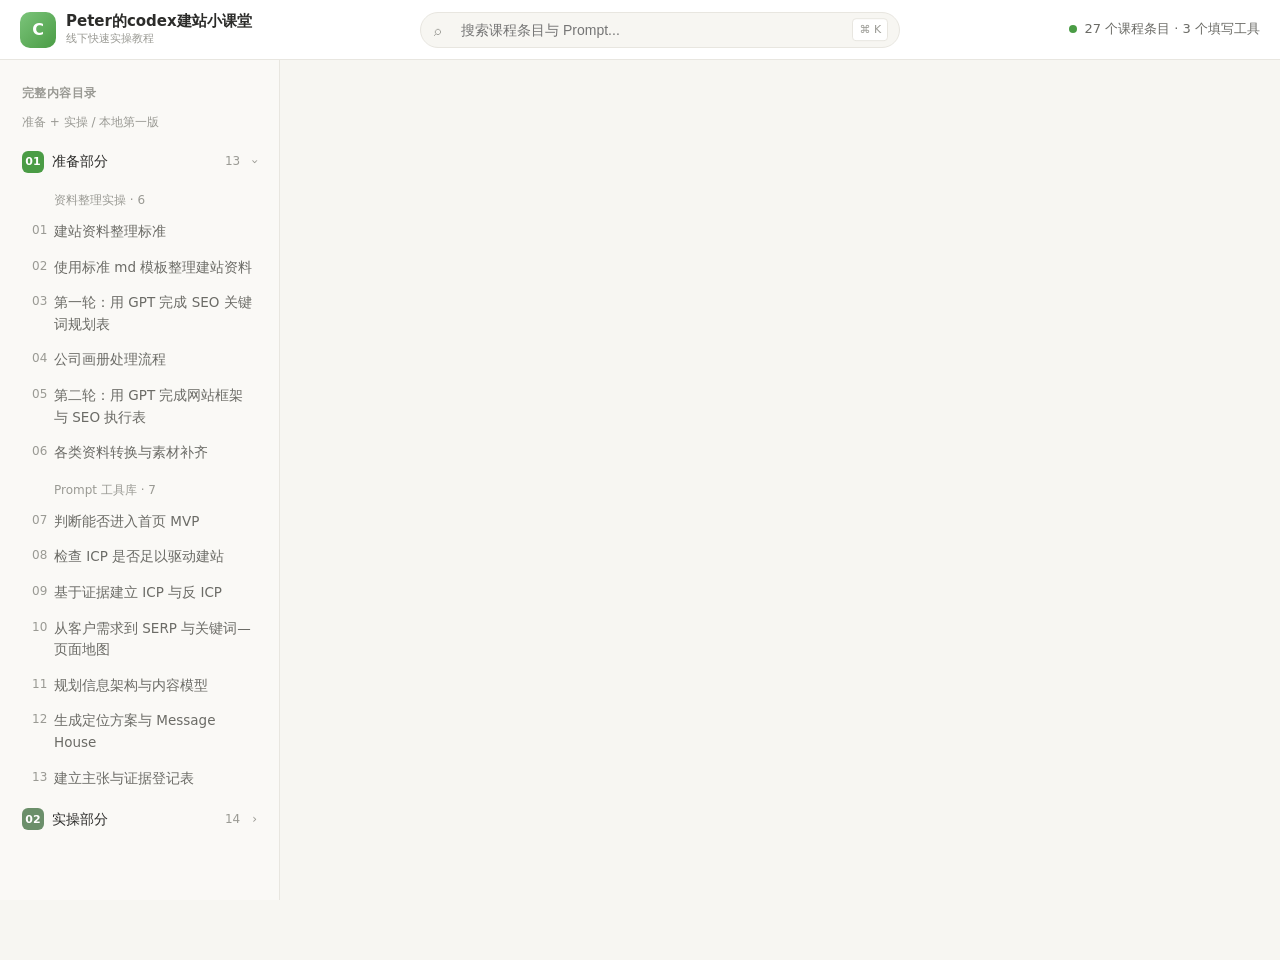
==== commit c3679893: "Rename Jin → Peter in page-a (title, logo, breadcrumbs)" ====
--- a/page-a.html
+++ b/page-a.html
@@ -3,8 +3,8 @@
 <head>
 <meta charset="UTF-8" />
 <meta name="viewport" content="width=device-width, initial-scale=1.0" />
-<title>Jin的codex建站小课堂</title>
-<meta name="description" content="Jin 的 Codex 建站线下快速实操教程，包含准备资料、可填写工具、Prompt 与完整建站流程。" />
+<title>Peter的codex建站小课堂</title>
+<meta name="description" content="Peter 的 Codex 建站线下快速实操教程，包含准备资料、可填写工具、Prompt 与完整建站流程。" />
 <link rel="stylesheet" href="css/styles.css" />
 <link rel="icon" href="data:image/svg+xml,<svg xmlns='http://www.w3.org/2000/svg' viewBox='0 0 100 100'><rect width='100' height='100' rx='22' fill='%234a9c45'/><text x='50' y='68' font-size='52' text-anchor='middle' fill='white' font-family='system-ui' font-weight='700'>C</text></svg>" />
 </head>
@@ -14,7 +14,7 @@
   <a href="#" class="header-logo" data-page="home">
     <div class="logo-icon">C</div>
     <div class="logo-text">
-      <span class="logo-title">Jin的codex建站小课堂</span>
+      <span class="logo-title">Peter的codex建站小课堂</span>
       <span class="logo-sub">线下快速实操教程</span>
     </div>
   </a>
@@ -90,7 +90,7 @@
 <main class="main">
   <div class="content-panel" id="panel-home">
     <div class="breadcrumb">
-      <a href="#" data-page="home">Jin的codex建站小课堂</a>
+      <a href="#" data-page="home">Peter的codex建站小课堂</a>
       <span>/</span><span>课前填写工作台</span>
     </div>
     <div class="section-tabs">
